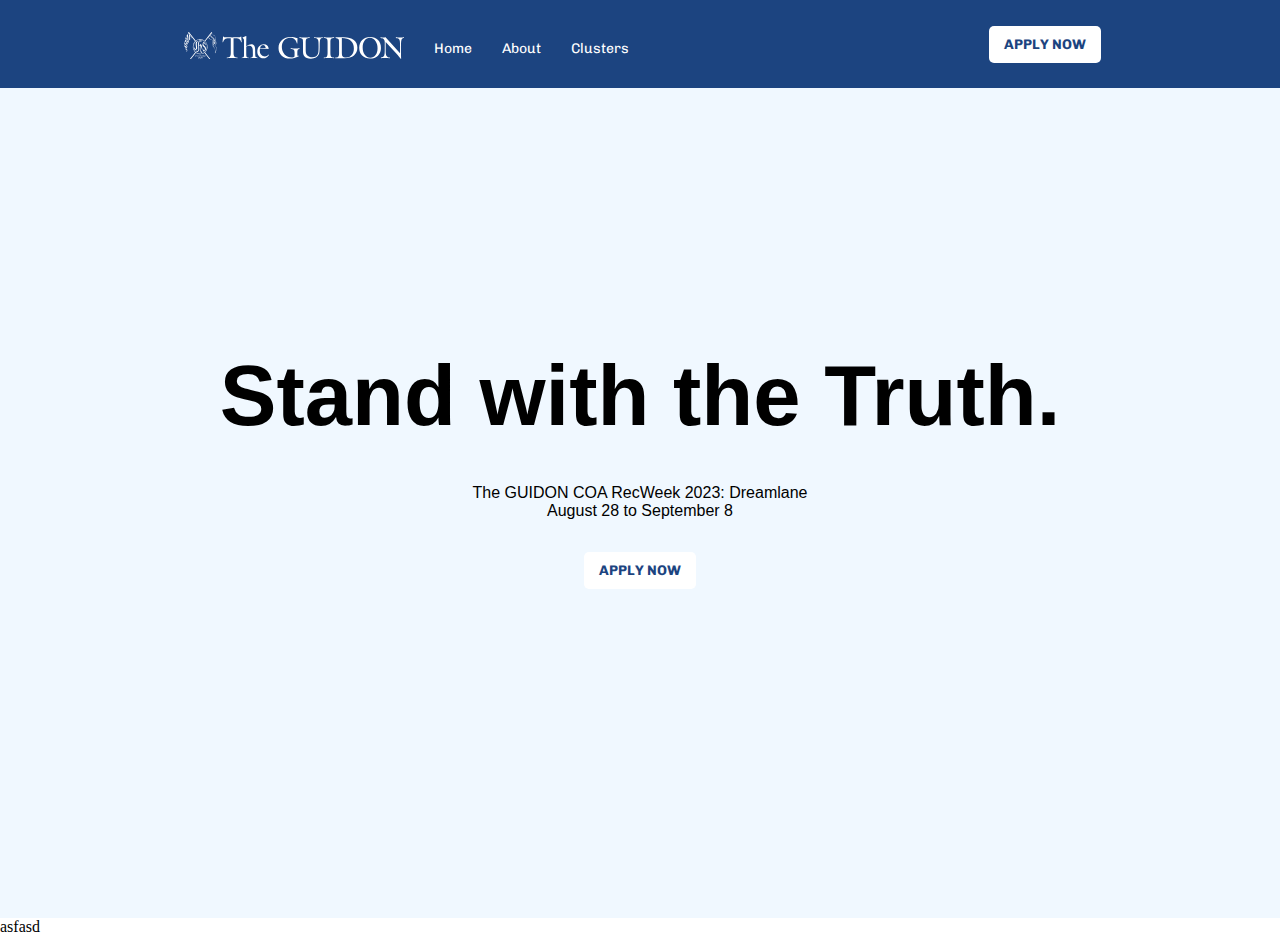
==== TheGuidon/index.html @ 4c0030d1 "nav and initial background done" ====
<!DOCTYPE html>
<html lang="en">
<head>
    <meta charset="UTF-8">
    <meta http-equiv="X-UA-Compatible" content="IE=edge">
    <meta name="viewport" content="width=device-width, initial-scale=1.0">
    <title>Document</title>
    <link rel="stylesheet" href="style.css">
    <link rel="preconnect" href="https://fonts.googleapis.com">
    <link rel="preconnect" href="https://fonts.gstatic.com" crossorigin>
    <link href="https://fonts.googleapis.com/css2?family=Chivo:wght@400;700&display=swap" rel="stylesheet">
</head>
<body>
    <div class="nav-wrapper">
        <nav>
            <div class="left-navbar">
                <a class="nav-logo" href=""></a>
                <a class="nav-notlogo" href="">Home</a>
                <a class="nav-notlogo" href="">About</a>
                <a class="nav-notlogo" href="">Clusters</a>
            </div>
            <div class="right-navbar">
                <button class="apply-button">
                    APPLY NOW
                </button>
            </div>
        </nav>
    </div>index.html
    <div class="pictures">
        <h1 class="stand">Stand with the Truth.</h1>
        <p>The GUIDON COA RecWeek 2023: Dreamlane</p>
        <p>August 28 to September 8</p>
        <button class="apply-button button2">
            APPLY NOW
        </button>
    </div>
    asfasd
</body>
</html>
---- TheGuidon/style.css ----
* {
    margin: 0;
    padding: 0;
    box-sizing: border-box;
}

a.nav-logo{
    background: url(logo-long-white.svg);
    background-size: cover;
    width: 14rem;
    aspect-ratio: 208/27;
}

a.nav-notlogo{
    color:white;
    font-family: "Chivo";
    font-size:14px;
    text-decoration: none;
    padding-top: 9.825px;
}

a.nav-notlogo:hover{
    border-bottom: 2px solid white;
}

.nav-wrapper{
    position:fixed;
    background-color: #1c4480;
    width:100%;
    height:88px;
}

nav{
    display: flex;
    justify-content: space-around;
    align-items:center;
    height:100%;
}
.left-navbar{
    display: flex;
    justify-content: space-between;
    align-items: center;
    /* background-color: green; */
    width:450px;
    height:30px;
    
}

.right-navbar{
    /* background-color: red; */
}

.apply-button{
    color:#1c4480;
    font-family: "Chivo";
    font-size:14px;
    font-weight:700;
    background-color: white;
    border-radius: 5px;
    border:none;
    padding: 10px 15px;
    font-weight: bold;
}

.pictures{
    display: flex;
    align-items: center;
    justify-content: center;
    flex-direction: column;
    height:100vh;
    background-color: aliceblue;
    font-family: 'Segoe UI', Tahoma, Geneva, Verdana, sans-serif;
}

.stand{
    font-size: 85px;
    padding-bottom: 3%;
}

.button2{
    margin-top:2rem;
}
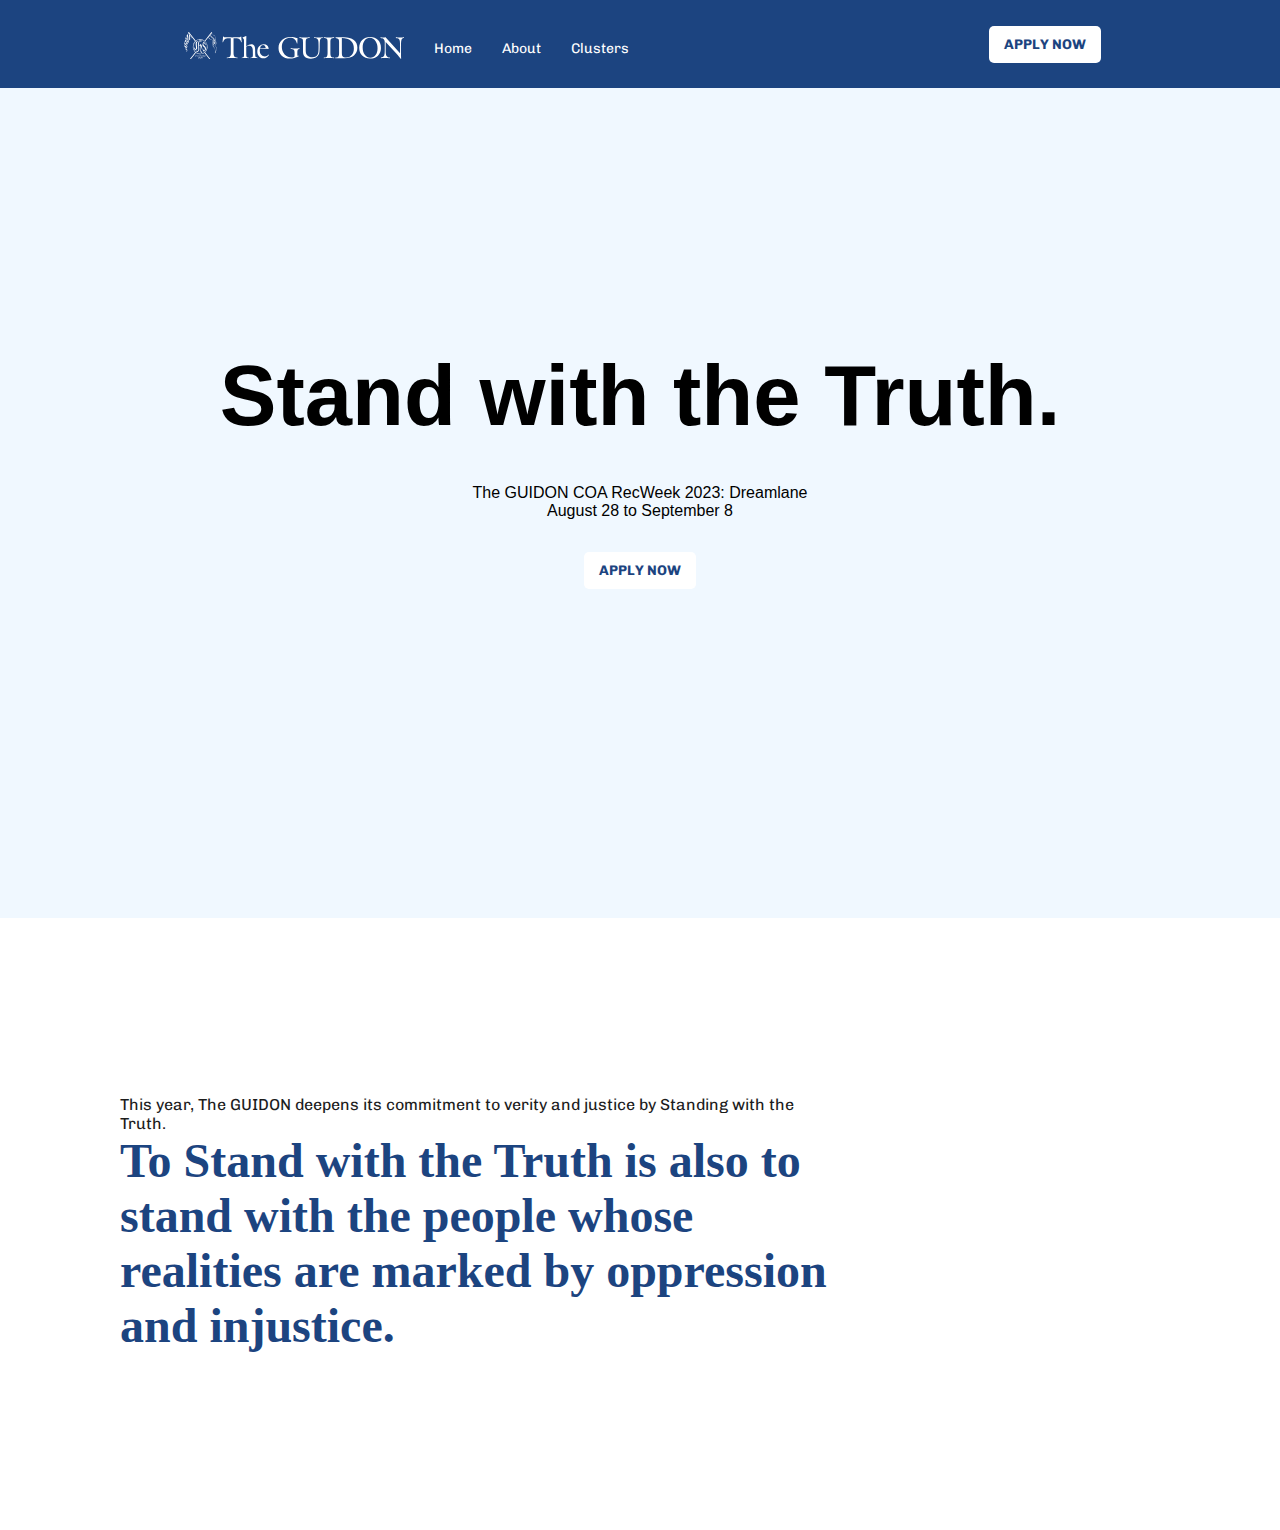
==== commit 7097e5ff: "tr" ====
--- a/TheGuidon/index.html
+++ b/TheGuidon/index.html
@@ -1,39 +1,57 @@
 <!DOCTYPE html>
 <html lang="en">
-<head>
-    <meta charset="UTF-8">
-    <meta http-equiv="X-UA-Compatible" content="IE=edge">
-    <meta name="viewport" content="width=device-width, initial-scale=1.0">
+  <head>
+    <meta charset="UTF-8" />
+    <meta http-equiv="X-UA-Compatible" content="IE=edge" />
+    <meta name="viewport" content="width=device-width, initial-scale=1.0" />
     <title>Document</title>
-    <link rel="stylesheet" href="style.css">
-    <link rel="preconnect" href="https://fonts.googleapis.com">
-    <link rel="preconnect" href="https://fonts.gstatic.com" crossorigin>
-    <link href="https://fonts.googleapis.com/css2?family=Chivo:wght@400;700&display=swap" rel="stylesheet">
-</head>
-<body>
+    <link rel="stylesheet" href="style.css" />
+    <link rel="preconnect" href="https://fonts.googleapis.com" />
+    <link rel="preconnect" href="https://fonts.gstatic.com" crossorigin />
+    <link
+      href="https://fonts.googleapis.com/css2?family=Chivo:wght@400;700&display=swap"
+      rel="stylesheet"
+    />
+  </head>
+  <body>
     <div class="nav-wrapper">
-        <nav>
-            <div class="left-navbar">
-                <a class="nav-logo" href=""></a>
-                <a class="nav-notlogo" href="">Home</a>
-                <a class="nav-notlogo" href="">About</a>
-                <a class="nav-notlogo" href="">Clusters</a>
-            </div>
-            <div class="right-navbar">
-                <button class="apply-button">
-                    APPLY NOW
-                </button>
-            </div>
-        </nav>
-    </div>index.html
+      <nav>
+        <div class="left-navbar">
+          <a class="nav-logo" href=""></a>
+          <a class="nav-notlogo" href="">Home</a>
+          <a class="nav-notlogo" href="">About</a>
+          <a class="nav-notlogo" href="">Clusters</a>
+        </div>
+        <div class="right-navbar">
+          <button class="apply-button">APPLY NOW</button>
+        </div>
+      </nav>
+    </div>
+    index.html
     <div class="pictures">
-        <h1 class="stand">Stand with the Truth.</h1>
-        <p>The GUIDON COA RecWeek 2023: Dreamlane</p>
-        <p>August 28 to September 8</p>
-        <button class="apply-button button2">
-            APPLY NOW
-        </button>
+      <h1 class="stand">Stand with the Truth.</h1>
+      <p>The GUIDON COA RecWeek 2023: Dreamlane</p>
+      <p>August 28 to September 8</p>
+      <button class="apply-button button2">APPLY NOW</button>
     </div>
-    asfasd
-</body>
-</html>+    <main>
+      <div class="message">
+        <blockquote>
+          <p class="blockquote1">
+            This year, The GUIDON deepens its commitment to verity and justice
+            by Standing with the Truth.
+          </p>
+          <p class="blockquote2">
+            To Stand with the Truth is also to stand with the people whose
+            realities are marked by oppression and injustice.
+          </p>
+        </blockquote>
+        <iframe
+          class="video"
+          src="https://www.youtube.com/watch?v=C5QFHp1oAws"
+          frameborder="0"
+        ></iframe>
+      </div>
+    </main>
+  </body>
+</html>
--- a/TheGuidon/style.css
+++ b/TheGuidon/style.css
@@ -1,82 +1,120 @@
 * {
-    margin: 0;
-    padding: 0;
-    box-sizing: border-box;
+  margin: 0;
+  padding: 0;
+  box-sizing: border-box;
 }
 
-a.nav-logo{
-    background: url(logo-long-white.svg);
-    background-size: cover;
-    width: 14rem;
-    aspect-ratio: 208/27;
+a.nav-logo {
+  background: url(logo-long-white.svg);
+  background-size: cover;
+  width: 14rem;
+  aspect-ratio: 208/27;
 }
 
-a.nav-notlogo{
-    color:white;
-    font-family: "Chivo";
-    font-size:14px;
-    text-decoration: none;
-    padding-top: 9.825px;
+a.nav-notlogo {
+  color: white;
+  font-family: "Chivo";
+  font-size: 14px;
+  text-decoration: none;
+  padding-top: 9.825px;
 }
 
-a.nav-notlogo:hover{
-    border-bottom: 2px solid white;
+a.nav-notlogo:hover {
+  border-bottom: 2px solid white;
 }
 
-.nav-wrapper{
-    position:fixed;
-    background-color: #1c4480;
-    width:100%;
-    height:88px;
+.nav-wrapper {
+  position: fixed;
+  background-color: #1c4480;
+  width: 100%;
+  height: 88px;
 }
 
-nav{
-    display: flex;
-    justify-content: space-around;
-    align-items:center;
-    height:100%;
+nav {
+  display: flex;
+  justify-content: space-around;
+  align-items: center;
+  height: 100%;
 }
-.left-navbar{
-    display: flex;
-    justify-content: space-between;
-    align-items: center;
-    /* background-color: green; */
-    width:450px;
-    height:30px;
-    
+.left-navbar {
+  display: flex;
+  justify-content: space-between;
+  align-items: center;
+  /* background-color: green; */
+  width: 450px;
+  height: 30px;
 }
 
-.right-navbar{
-    /* background-color: red; */
+.right-navbar {
+  /* background-color: red; */
 }
 
-.apply-button{
-    color:#1c4480;
-    font-family: "Chivo";
-    font-size:14px;
-    font-weight:700;
-    background-color: white;
-    border-radius: 5px;
-    border:none;
-    padding: 10px 15px;
-    font-weight: bold;
+.apply-button {
+  color: #1c4480;
+  font-family: "Chivo";
+  font-size: 14px;
+  font-weight: 700;
+  background-color: white;
+  border-radius: 5px;
+  border: none;
+  padding: 10px 15px;
+  font-weight: bold;
 }
 
-.pictures{
-    display: flex;
-    align-items: center;
-    justify-content: center;
-    flex-direction: column;
-    height:100vh;
-    background-color: aliceblue;
-    font-family: 'Segoe UI', Tahoma, Geneva, Verdana, sans-serif;
+.pictures {
+  display: flex;
+  align-items: center;
+  justify-content: center;
+  flex-direction: column;
+  height: 100vh;
+  background-color: aliceblue;
+  font-family: "Segoe UI", Tahoma, Geneva, Verdana, sans-serif;
 }
 
-.stand{
-    font-size: 85px;
-    padding-bottom: 3%;
+.stand {
+  font-size: 85px;
+  padding-bottom: 3%;
 }
 
-.button2{
-    margin-top:2rem;
-}+.button2 {
+  margin-top: 2rem;
+}
+
+main {
+  display: flex;
+  flex-direction: column;
+  justify-content: center;
+  padding: 56px 120px;
+}
+
+.message {
+  display: flex;
+  justify-content: space-evenly;
+  align-items: center;
+}
+
+blockquote {
+  display: flex;
+  justify-content: center;
+  flex-direction: column;
+  flex-wrap: wrap;
+}
+
+.blockquote1 {
+  font-family: "Chivo";
+  font-size: 16px;
+  color: #1c1c1c;
+}
+
+.blockquote2 {
+  font-family: "Times New Roman", Times, serif;
+  font-size: 48px;
+  color: #1c4480;
+  font-weight: bolder;
+}
+
+.video {
+  max-width: 100%;
+  width: 100%;
+  height: 500px;
+}
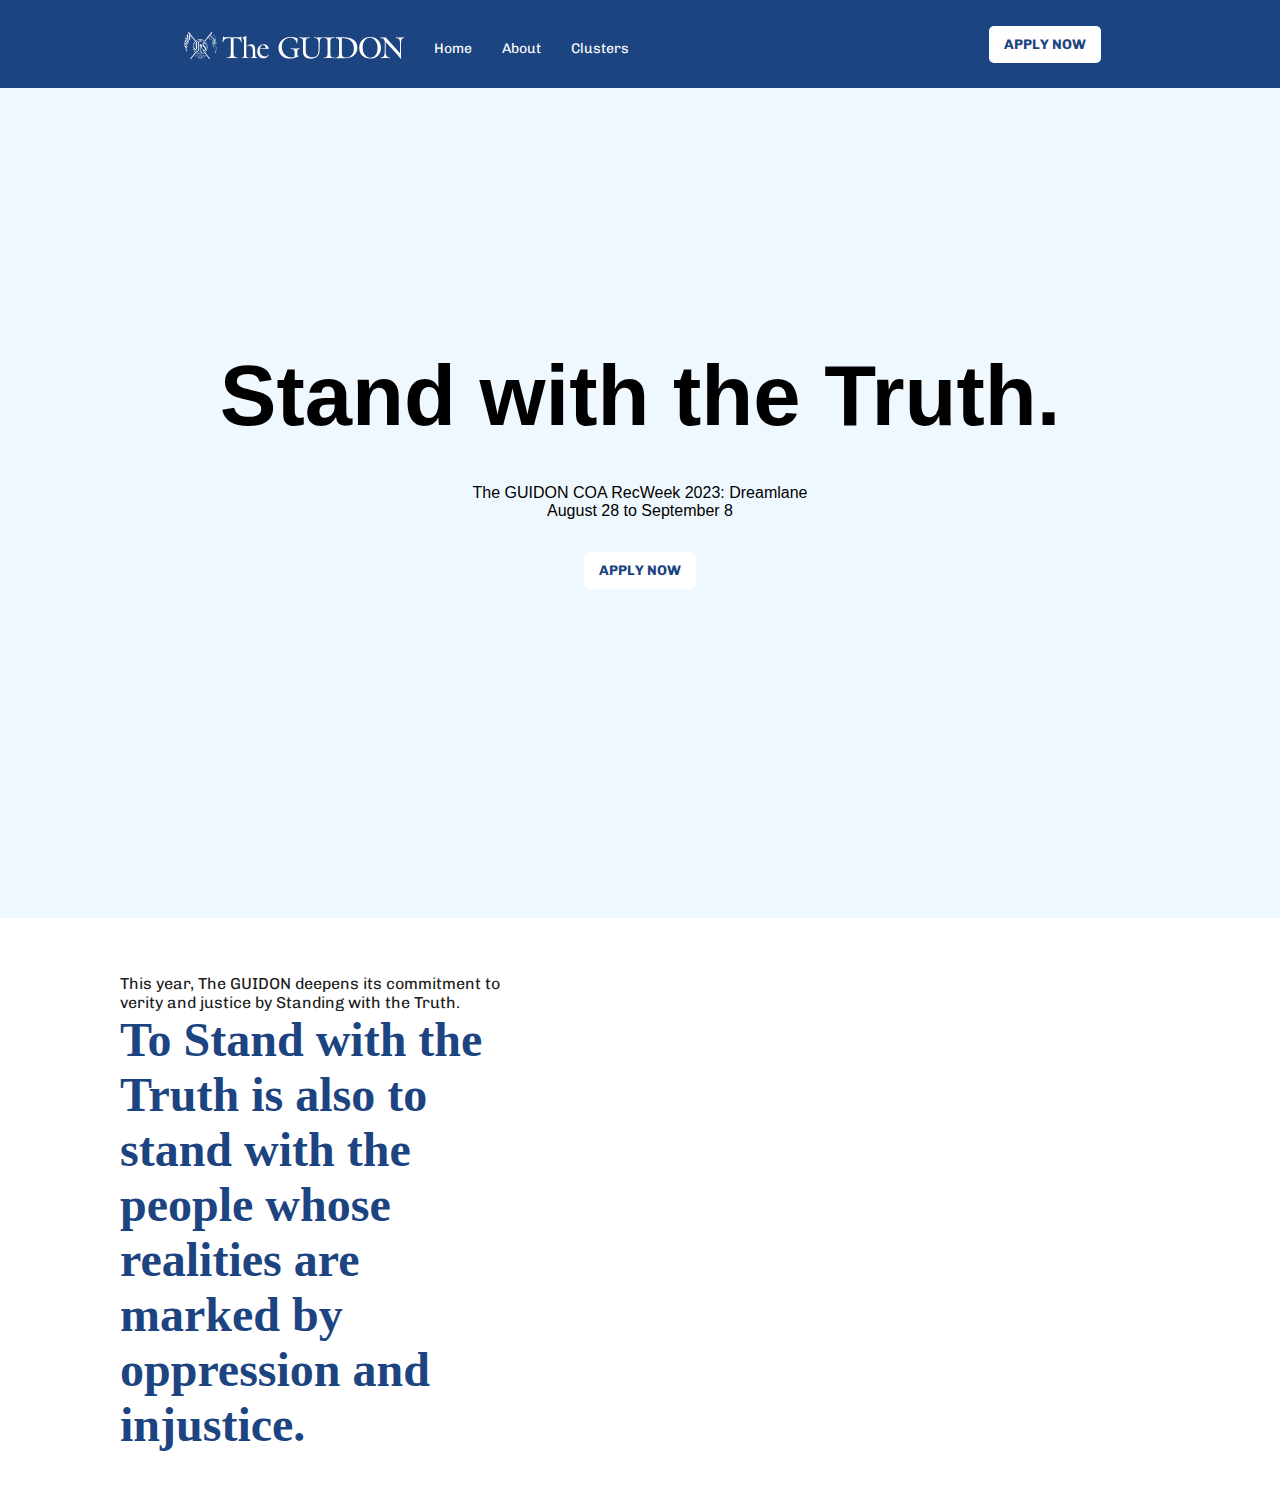
==== commit 84fba80c: "fixed?" ====
--- a/TheGuidon/index.html
+++ b/TheGuidon/index.html
@@ -48,8 +48,9 @@
         </blockquote>
         <iframe
           class="video"
-          src="https://www.youtube.com/watch?v=C5QFHp1oAws"
+          src="https://drive.google.com/file/d/1eHSQMr1R96SxDHNQO0dutyI-4bq0WldX/preview"
           frameborder="0"
+          allow="autoplay"
         ></iframe>
       </div>
     </main>
--- a/TheGuidon/style.css
+++ b/TheGuidon/style.css
@@ -89,7 +89,7 @@
 
 .message {
   display: flex;
-  justify-content: space-evenly;
+  justify-content: center;
   align-items: center;
 }
 
@@ -98,6 +98,7 @@
   justify-content: center;
   flex-direction: column;
   flex-wrap: wrap;
+  padding-right: 10%;
 }
 
 .blockquote1 {
@@ -114,7 +115,8 @@
 }
 
 .video {
-  max-width: 100%;
-  width: 100%;
-  height: 500px;
+  /* max-width: 100%;
+  width: 100%; */
+  height: 300px;
+  aspect-ratio: 16/9;
 }
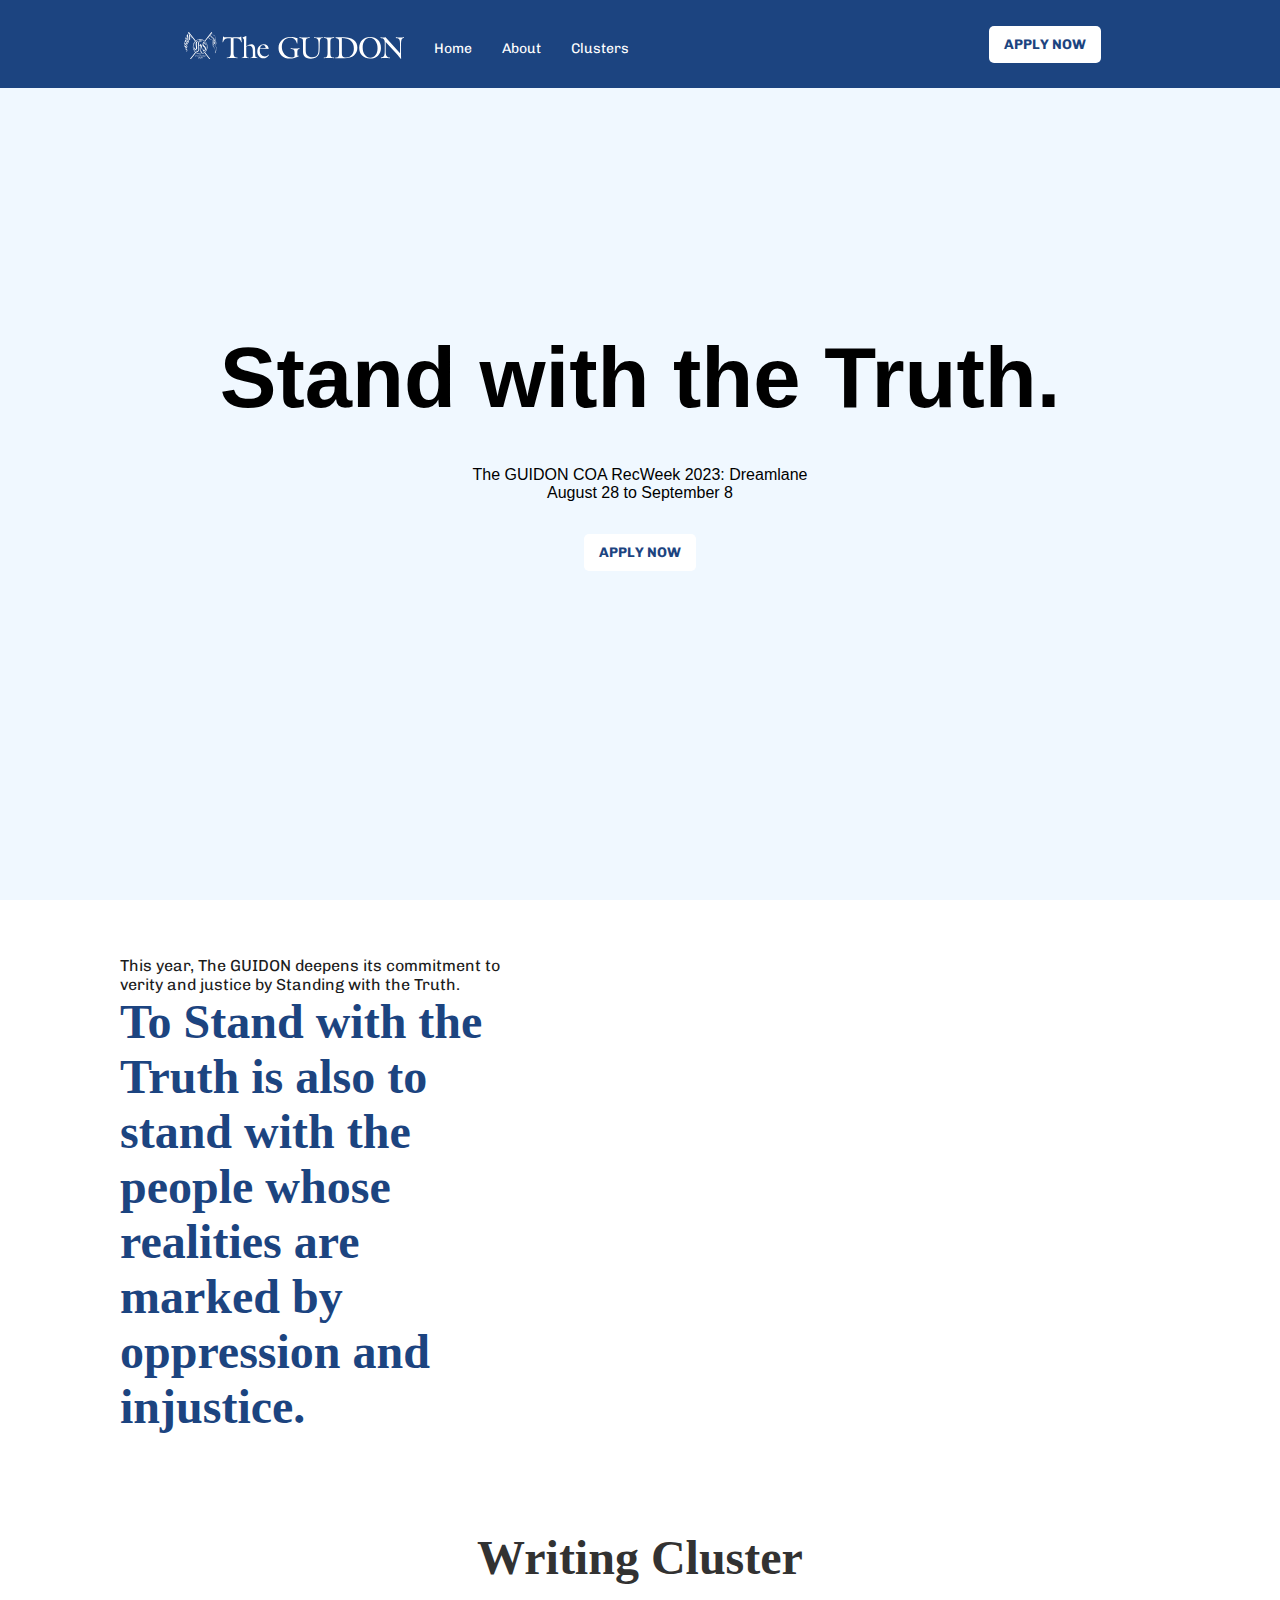
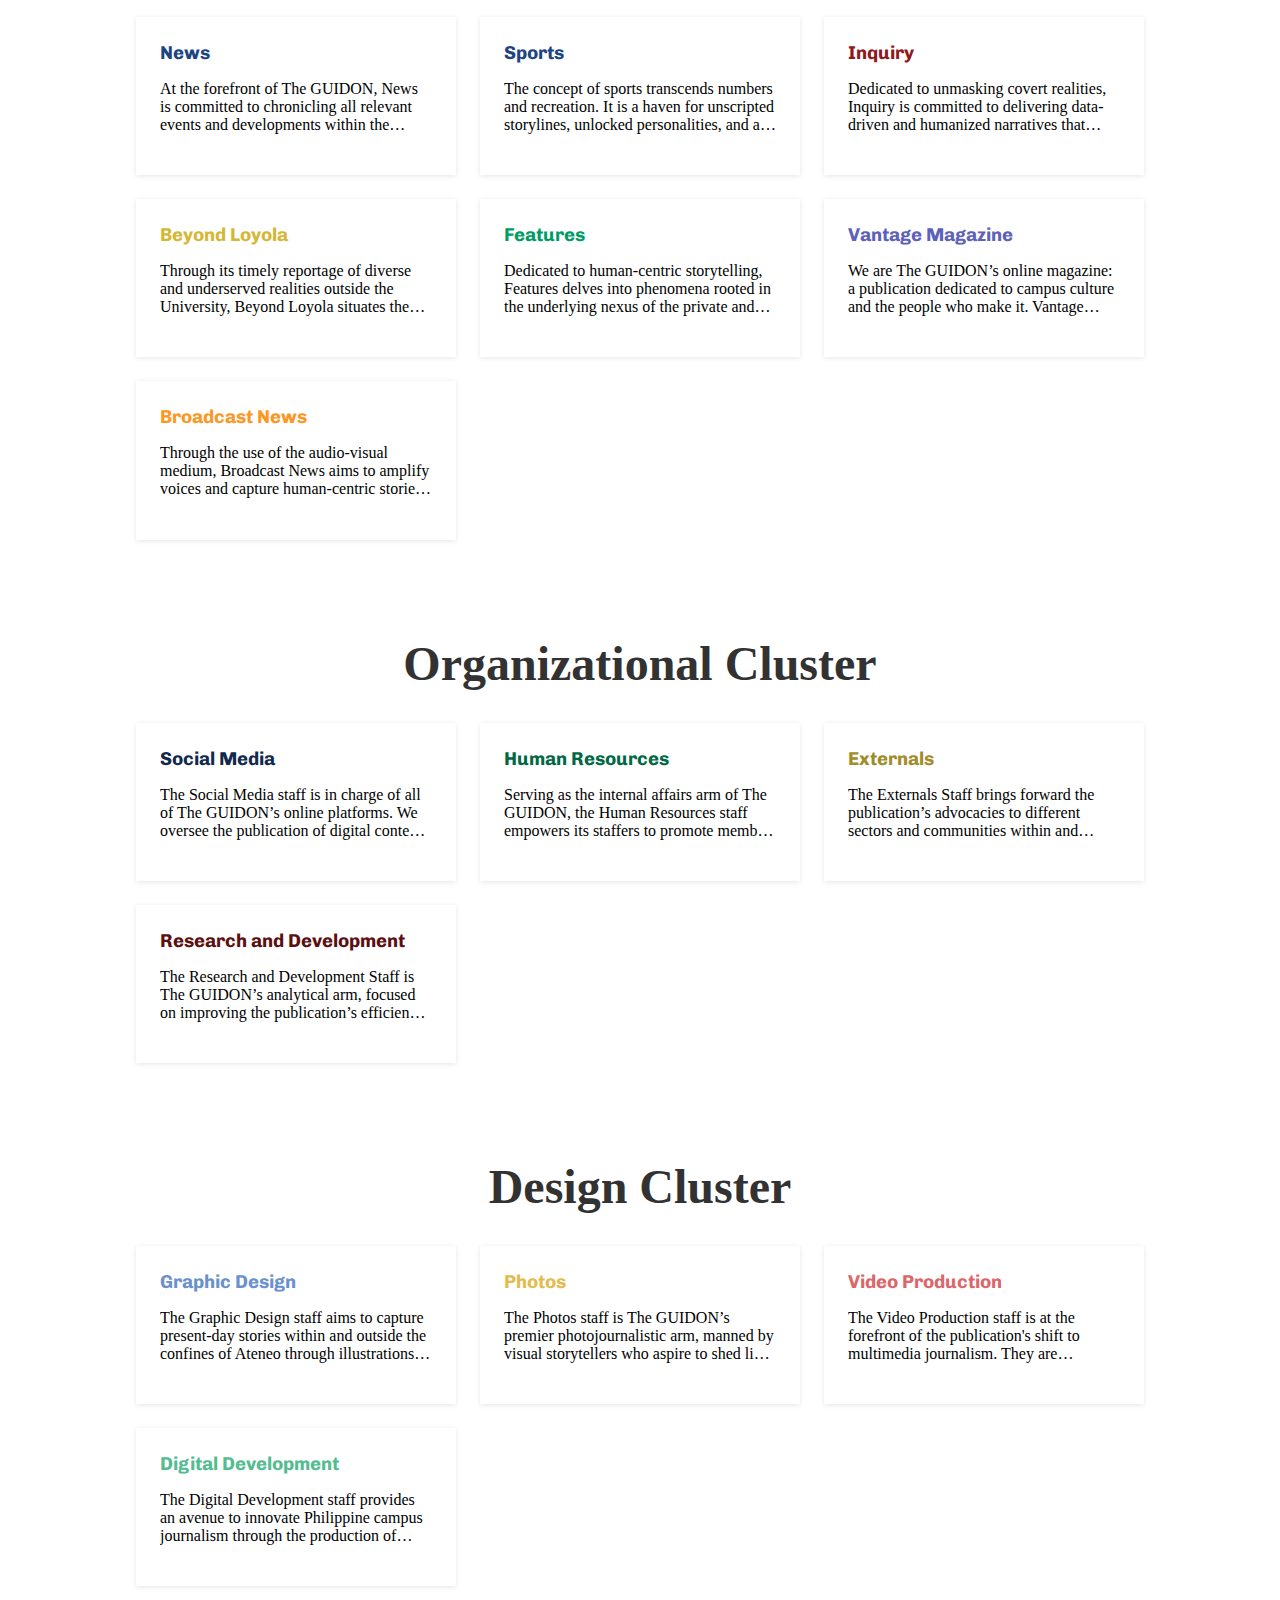
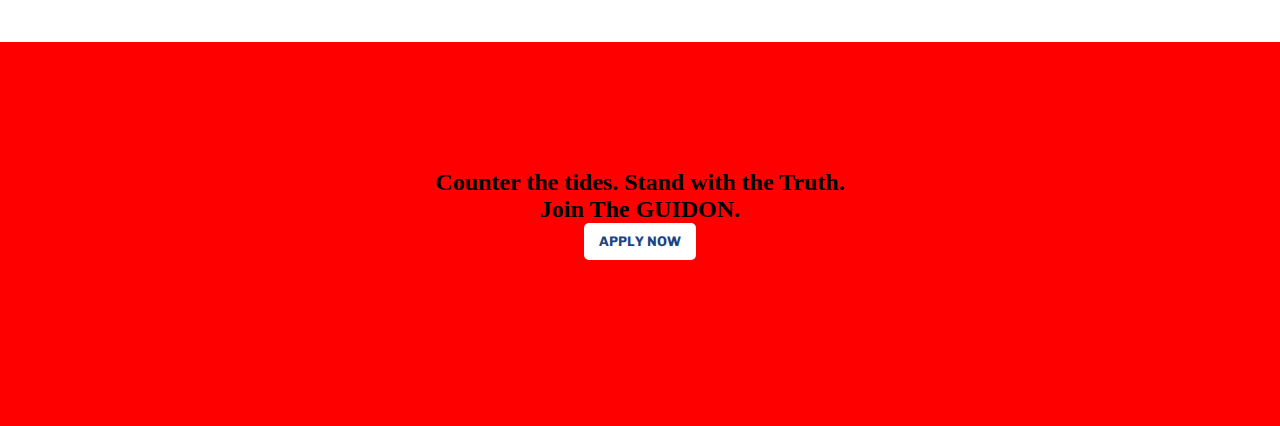
==== commit 6c32544c: "transfer" ====
--- a/TheGuidon/index.html
+++ b/TheGuidon/index.html
@@ -27,13 +27,14 @@
         </div>
       </nav>
     </div>
-    index.html
+
     <div class="pictures">
       <h1 class="stand">Stand with the Truth.</h1>
       <p>The GUIDON COA RecWeek 2023: Dreamlane</p>
       <p>August 28 to September 8</p>
       <button class="apply-button button2">APPLY NOW</button>
     </div>
+
     <main>
       <div class="message">
         <blockquote>
@@ -53,6 +54,329 @@
           allow="autoplay"
         ></iframe>
       </div>
+
+      <div class="writing-cluster cluster">
+        <h2 class="writing-cluster-header cluster-header">Writing Cluster</h2>
+
+        <div class="writing-cluster-container cluster-container">
+          <div class="news-cluster clusters">
+            <div class="staff-heading">
+              <h3 style="color: #1c4480">News</h3>
+            </div>
+            <p class="news-clusters-text clusters-text">
+              At the forefront of The GUIDON, News is committed to chronicling
+              all relevant events and developments within the Loyola Schools to
+              consistently keep the Ateneo community up to date. Writing for
+              News entails immediate documentation of—and response to—the
+              Ateneo’s most pressing issues through print and online stories.
+              Serving all sectors of the Ateneo, News staffers are tasked with
+              reporting and unraveling the truth behind campus issues and
+              events. With this, they are expected to think critically and
+              creatively to produce newsworthy stories without sacrificing
+              quality, credibility, and ethics.
+            </p>
+          </div>
+
+          <div class="sports-clusters clusters">
+            <div class="staff-heading">
+              <h3 style="color: #1c4480">Sports</h3>
+            </div>
+            <p class="sports-clusters-text clusters-text">
+              The concept of sports transcends numbers and recreation. It is a
+              haven for unscripted storylines, unlocked personalities, and an
+              increased platform for everyone involved in the industry. In its
+              pursuit of the truth, the mission of The GUIDON Sports is to bring
+              all of these mentioned elements into the screens and broadsheets,
+              providing its audience with well-molded stories that are both
+              entertaining and relevant to the Ateneo and Philippine contexts.
+            </p>
+          </div>
+
+          <div class="inquiry-clusters clusters">
+            <div class="staff-heading">
+              <h3 style="color: #8f181b">Inquiry</h3>
+            </div>
+            <p class="inquiry-clusters-text clusters-text">
+              Dedicated to unmasking covert realities, Inquiry is committed to
+              delivering data-driven and humanized narratives that delve into
+              the prevalent and deep-rooted phenomena within the Ateneo and
+              Katipunan. As The GUIDON’s investigative arm, the staff seeks to
+              explain relatively unknown issues and bring them closer to the
+              Atenean sensibility. With the goal of looking deeper into the
+              truth, Inquiry staffers must be dauntless in writing critical
+              stories that matter to the Ateneo community. They aspire to be
+              effective writers determined to probe relevant issues through
+              in-depth analysis and empathetic storytelling.
+            </p>
+          </div>
+
+          <div class="beyond-loyola-clusters clusters">
+            <div class="staff-heading">
+              <h3 style="color: #d4b835">Beyond Loyola</h3>
+            </div>
+            <p class="beyond-loyola-clusters-text clusters-text">
+              Through its timely reportage of diverse and underserved realities
+              outside the University, Beyond Loyola situates the Filipino in
+              their local and global contexts through careful analysis of the
+              cultural, political, and economic forces shaping the state of our
+              nation. As such, the staff seeks to maintain constant social
+              awareness and spark relevant discourse in matters relevant to the
+              Filipino and, in particular, the Atenean, as they become
+              individuals for and with others.
+            </p>
+          </div>
+
+          <div class="features-clusters clusters">
+            <div class="staff-heading">
+              <h3 style="color: #009c65">Features</h3>
+            </div>
+            <p class="features-clusters-text clusters-text">
+              Dedicated to human-centric storytelling, Features delves into
+              phenomena rooted in the underlying nexus of the private and
+              public. The staff probes into personal accounts in its commitment
+              to document existing sociocultural realities and contexts in a
+              manner that is relevant in both concept and effect. As the staff
+              aims to humanize society’s cultural trends, our writers endeavor
+              to creatively present facts through impactful stories grounded in
+              experience. In their pursuit of truth, staffers strive to
+              highlight underrepresented voices and sidelined narratives.
+            </p>
+          </div>
+
+          <div class="vantage-clusters clusters">
+            <div class="staff-heading">
+              <h3 style="color: #5e61ba">Vantage Magazine</h3>
+            </div>
+            <p class="vantage-clusters-text clusters-text">
+              We are The GUIDON’s online magazine: a publication dedicated to
+              campus culture and the people who make it. Vantage Magazine
+              highlights the latest trends in food, film, music, and the arts
+              through relevant and engaging content. Tapping into the endless
+              potential of digital media, we take journalism into the 21st
+              century—away from pretense and towards accessibility. Our vision
+              is to become the leading and go-to source of compelling stories,
+              engaging discussions, and creative expressions on Atenean campus
+              culture and beyond. With a firm grasp of multimedia storytelling
+              and all things Ateneo, Vantage Magazine celebrates creative
+              expression balanced with responsible storytelling.
+            </p>
+          </div>
+
+          <div class="broadcast-clusters clusters">
+            <div class="staff-heading">
+              <h3 style="color: #fc9724">Broadcast News</h3>
+            </div>
+            <p class="broadcast-clusters-text clusters-text">
+              Through the use of the audio-visual medium, Broadcast News aims to
+              amplify voices and capture human-centric stories highlighting
+              relevant social issues. The staff’s content includes voiceover
+              reports, podcasts, live coverages, and short-form interviews. As
+              the face and voice of The GUIDON’s on-screen appearances, the
+              staff’s nature is highly collaborative with the other staffs
+              within the publication. Our reporters are trained to be
+              conversational storytellers with multimedia literacy through
+              writing scripts, crafting media outputs, interviewing key figures
+              in society, and reporting on breaking news within and beyond the
+              Ateneo.
+            </p>
+          </div>
+        </div>
+      </div>
+
+      <div class="organizational-cluster cluster">
+        <h2 class="organizational-cluster-header cluster-header">
+          Organizational Cluster
+        </h2>
+
+        <div class="organizational-cluster-container cluster-container">
+          <div class="social-media-cluster clusters">
+            <div class="staff-heading">
+              <h3 style="color: #11294d">Social Media</h3>
+            </div>
+            <p class="social-media-clusters-text clusters-text">
+              The Social Media staff is in charge of all of The GUIDON’s online
+              platforms. We oversee the publication of digital content to ensure
+              that everything is of utmost quality before its release. As the
+              truth grows hazier amid a turbulent digital landscape, our
+              commitment to the accurate dissemination of news remains more
+              steadfast than ever. We actively search for patterns online that
+              can help amplify The GUIDON's digital presence. Moreover, we use
+              data-driven insights to not only assist The GUIDON’s writers and
+              designers in improving their content, but also to keep the Ateneo
+              community and beyond updated on stories that matter to them.
+            </p>
+          </div>
+
+          <div class="hr-clusters clusters">
+            <div class="staff-heading">
+              <h3 style="color: #006944">Human Resources</h3>
+            </div>
+            <p class="hr-clusters-text clusters-text">
+              Serving as the internal affairs arm of The GUIDON, the Human
+              Resources staff empowers its staffers to promote member welfare
+              and development in the publication by spearheading internal
+              initiatives such as training, feedback management, member
+              integration, and events management. Human Resources provides
+              avenues for growth and development in the publication, empowering
+              the many writers, designers, and managers in their journalistic
+              craft. Thus, the Human Resources staff actively cultivates an
+              inclusive and conducive working environment through initiatives
+              fostering deeper levels of camaraderie, contributing to the
+              internal health of the organization and the well-being of its
+              members.
+            </p>
+          </div>
+
+          <div class="externals-clusters clusters">
+            <div class="staff-heading">
+              <h3 style="color: #a18c28">Externals</h3>
+            </div>
+            <p class="Externals-clusters-text clusters-text">
+              The Externals Staff brings forward the publication’s advocacies to
+              different sectors and communities within and outside the
+              University. We work alongside the rest of the publication in
+              furthering The GUIDON’s advocacy to Stand with the Truth through
+              the ideation and execution of projects, the establishment of
+              sustainable external relations, and the efficient circulation and
+              archival of the publication’s print issues. Externals staffers are
+              highly motivated and detail-oriented team players. They are
+              expected to think creatively and be quick on their feet when
+              ideating projects and engaging with stakeholders. Through the
+              collaborative nature of the work in Externals, staffers will have
+              the opportunity to further hone their skills in project
+              management, communication, stakeholder relations, and critical
+              thinking.
+            </p>
+          </div>
+
+          <div class="rnd-clusters clusters">
+            <div class="staff-heading">
+              <h3 style="color: #5c0f11">Research and Development</h3>
+            </div>
+            <p class="rnd-loyola-clusters-text clusters-text">
+              The Research and Development Staff is The GUIDON’s analytical arm,
+              focused on improving the publication’s efficiency and releasing
+              its own content that aligns with the organization’s commitment to
+              Stand with the Truth. To attain its purpose, the staff is divided
+              into two tracks, namely the Research Analyst Track and the Content
+              Development Track. Research Analysts utilize the power of data to
+              provide solutions to the publication’s internal processes and
+              adapt to the growing demands of journalism. Meanwhile, Research
+              Writers directly contribute to the publication by providing
+              qualitative and quantitative data to reinforce the Writing
+              Cluster, as well as releasing their own articles concerning
+              relevant matters in the fields of Research and Development as well
+              as Science and Technology.
+            </p>
+          </div>
+        </div>
+      </div>
+
+      <div class="design-cluster cluster">
+        <h2 class="design-cluster-header cluster-header">Design Cluster</h2>
+
+        <div class="design-cluster-container cluster-container">
+          <div class="graphics-cluster clusters">
+            <div class="staff-heading">
+              <h3 style="color: #6a91cd">Graphic Design</h3>
+            </div>
+            <p class="graphics-clusters-text clusters-text">
+              The Graphic Design staff aims to capture present-day stories
+              within and outside the confines of Ateneo through illustrations,
+              layout design, and other visual content. In collaboration with the
+              rest of the publication, the staff is in charge of creating
+              dynamic press broadsheets and diverse multimedia graphics. As
+              visual storytellers, it is the duty of the Graphic Design staff to
+              connect with The GUIDON’s readers beyond words, whether on print
+              or online. Through the joint work of illustrators, layout artists,
+              and animators, the Graphic Design staff is able to fulfill its
+              duty of strengthening visual journalism. Exuding contemporary
+              realities through illustrative communication, the staff creates
+              authentic narratives through the multimedia graphics they produce.
+            </p>
+          </div>
+
+          <div class="photos-clusters clusters">
+            <div class="staff-heading">
+              <h3 style="color: #e4bb4e">Photos</h3>
+            </div>
+            <p class="photos-clusters-text clusters-text">
+              The Photos staff is The GUIDON’s premier photojournalistic arm,
+              manned by visual storytellers who aspire to shed light on today’s
+              vast societal realities. Its staffers take photographs that
+              capture the human experience, bringing the truth to life.
+              Alongside the rest of the cluster, the staff plays an integral
+              role in visually engaging the audience through purposeful and
+              skillful photos. The vision of the Photos staff is to be at the
+              forefront of student journalism by amplifying the stories of
+              communities within and beyond the Ateneo. The staff achieves this
+              by being human-centric photojournalists who use creative and
+              impactful visual storytelling to chronicle the events relevant to
+              the community.
+            </p>
+          </div>
+
+          <div class="video-clusters clusters">
+            <div class="staff-heading">
+              <h3 style="color: #dc676a">Video Production</h3>
+            </div>
+            <p class="video-clusters-text clusters-text">
+              The Video Production staff is at the forefront of the
+              publication's shift to multimedia journalism. They are responsible
+              for creating storyboards and producing videos that captivate
+              viewers with impactful storytelling and cinematic videography.
+              Through their work, they bring the narratives that matter to the
+              audience, taking them on a visual journey across a wide range of
+              stories—from deep investigations to the latest style trends. The
+              Video Production staff produces projects through their Content
+              Strategists and Technical Producers, who collaborate with each
+              other to craft authentic narratives that amplify the voices of
+              communities. They also work alongside other staffs’ writers,
+              photographers, and designers to ensure a seamless integration of
+              visuals and content, delivering a compelling storytelling
+              experience. By combining their expertise in videography techniques
+              and attention to detail, the staff releases videos that engage
+              viewers and offer a platform for diverse perspectives across the
+              publication's three platforms: The GUIDON, Vantage Magazine, and
+              GUIDON Sports.
+            </p>
+          </div>
+
+          <div class="dd-clusters clusters">
+            <div class="staff-heading">
+              <h3 style="color: #53bc91">Digital Development</h3>
+            </div>
+            <p class="dd-loyola-clusters-text clusters-text">
+              The Digital Development staff provides an avenue to innovate
+              Philippine campus journalism through the production of strong,
+              visionary, and meaningful interactive articles. In collaboration
+              with the publication’s writers, photographers, videographers, and
+              designers, the Digital Development staff creates an immersive
+              experience for readers through the innovative use of various
+              multimedia forms. In doing so, the staff acts as a training ground
+              for budding digital designers and developers who are committed to
+              bringing journalism into the 21st century. The Digital Development
+              staff also maintains The GUIDON’s websites and improves their
+              relevance and usability as online platforms. Grounded in user
+              experience, the staff’s work paves the way for the cutting-edge
+              modernization of The GUIDON, efficiently helping readers sift
+              through the noise of a polluted online environment and arrive at
+              the stories that matter to them.
+            </p>
+          </div>
+        </div>
+      </div>
     </main>
+
+    <footer>
+      <div class="footer-block">
+        <div>
+          <h2>Counter the tides. Stand with the Truth.</h2>
+          <h2>Join The GUIDON.</h2>
+        </div>
+        <button class="apply-button">APPLY NOW</button>
+      </div>
+      <div class="credits"></div>
+    </footer>
   </body>
 </html>
--- a/TheGuidon/style.css
+++ b/TheGuidon/style.css
@@ -120,3 +120,63 @@
   height: 300px;
   aspect-ratio: 16/9;
 }
+
+.cluster {
+  display: flex;
+  flex-direction: column;
+  align-items: center;
+  padding: 96px 0px 0px;
+}
+
+.cluster-header {
+  font-family: "Times New Roman", Times, serif;
+  font-size: 48px;
+  color: #323232;
+}
+
+.cluster-container {
+  width: 100%;
+  display: grid;
+  grid-template-columns: repeat(auto-fit, 20rem);
+  justify-content: center;
+  gap: 1.5rem;
+  grid-gap: 1.5rem;
+  margin: 32px 0px 0px;
+}
+
+.clusters {
+  width: 100%;
+  height: 158.2px;
+  padding: 24px;
+  box-shadow: 0 1px 5px 0 #0000001a;
+}
+
+.staff-heading {
+  font-family: "Chivo";
+  margin: 0px 0px 16px;
+}
+
+.clusters-text {
+  width: 100%;
+  display: -webkit-box;
+  overflow: hidden;
+  -webkit-line-clamp: 3;
+  -webkit-box-orient: vertical;
+  overflow: hidden;
+}
+
+footer {
+  background-color: red;
+  height: 384px;
+  width: auto;
+  display: flex;
+  flex-direction: column;
+  justify-content: center;
+  align-items: center;
+  row-gap: 2.5rem;
+}
+
+.footer-block {
+  padding: 1rem;
+  text-align: center;
+}
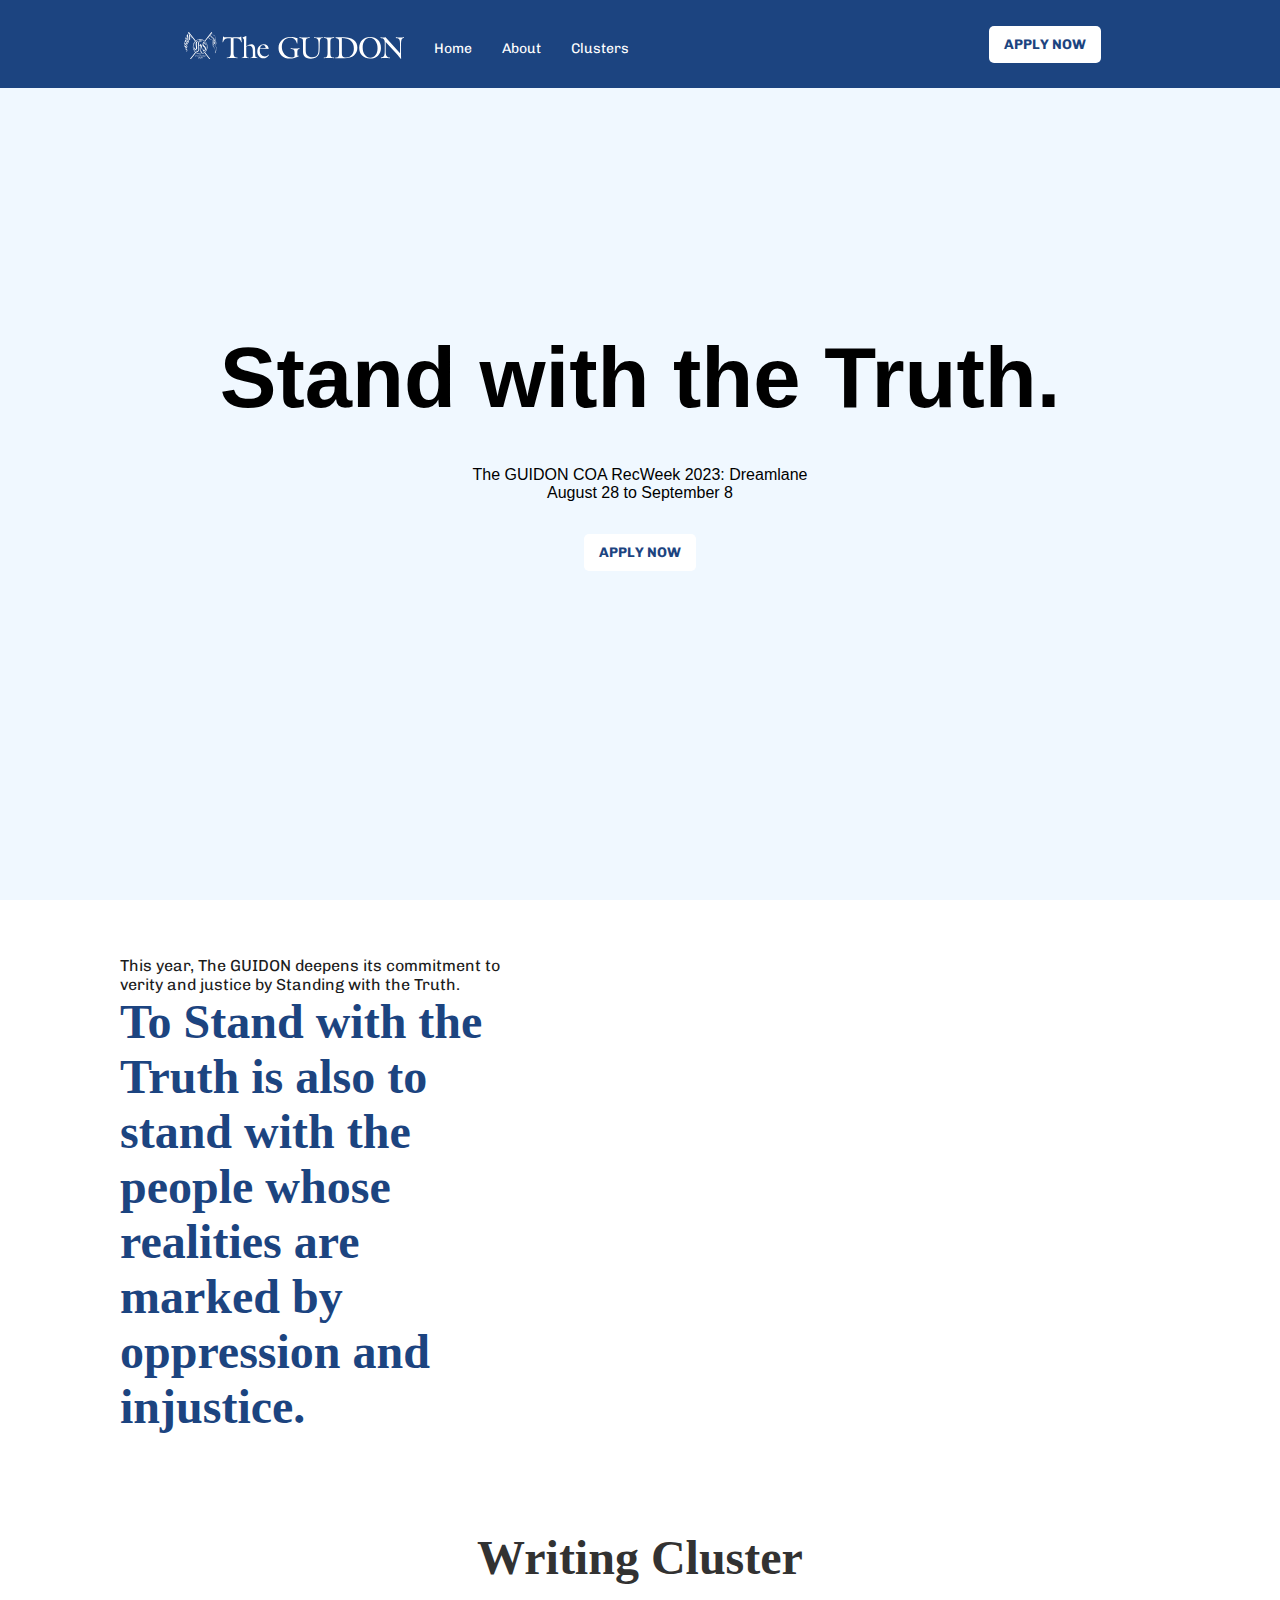
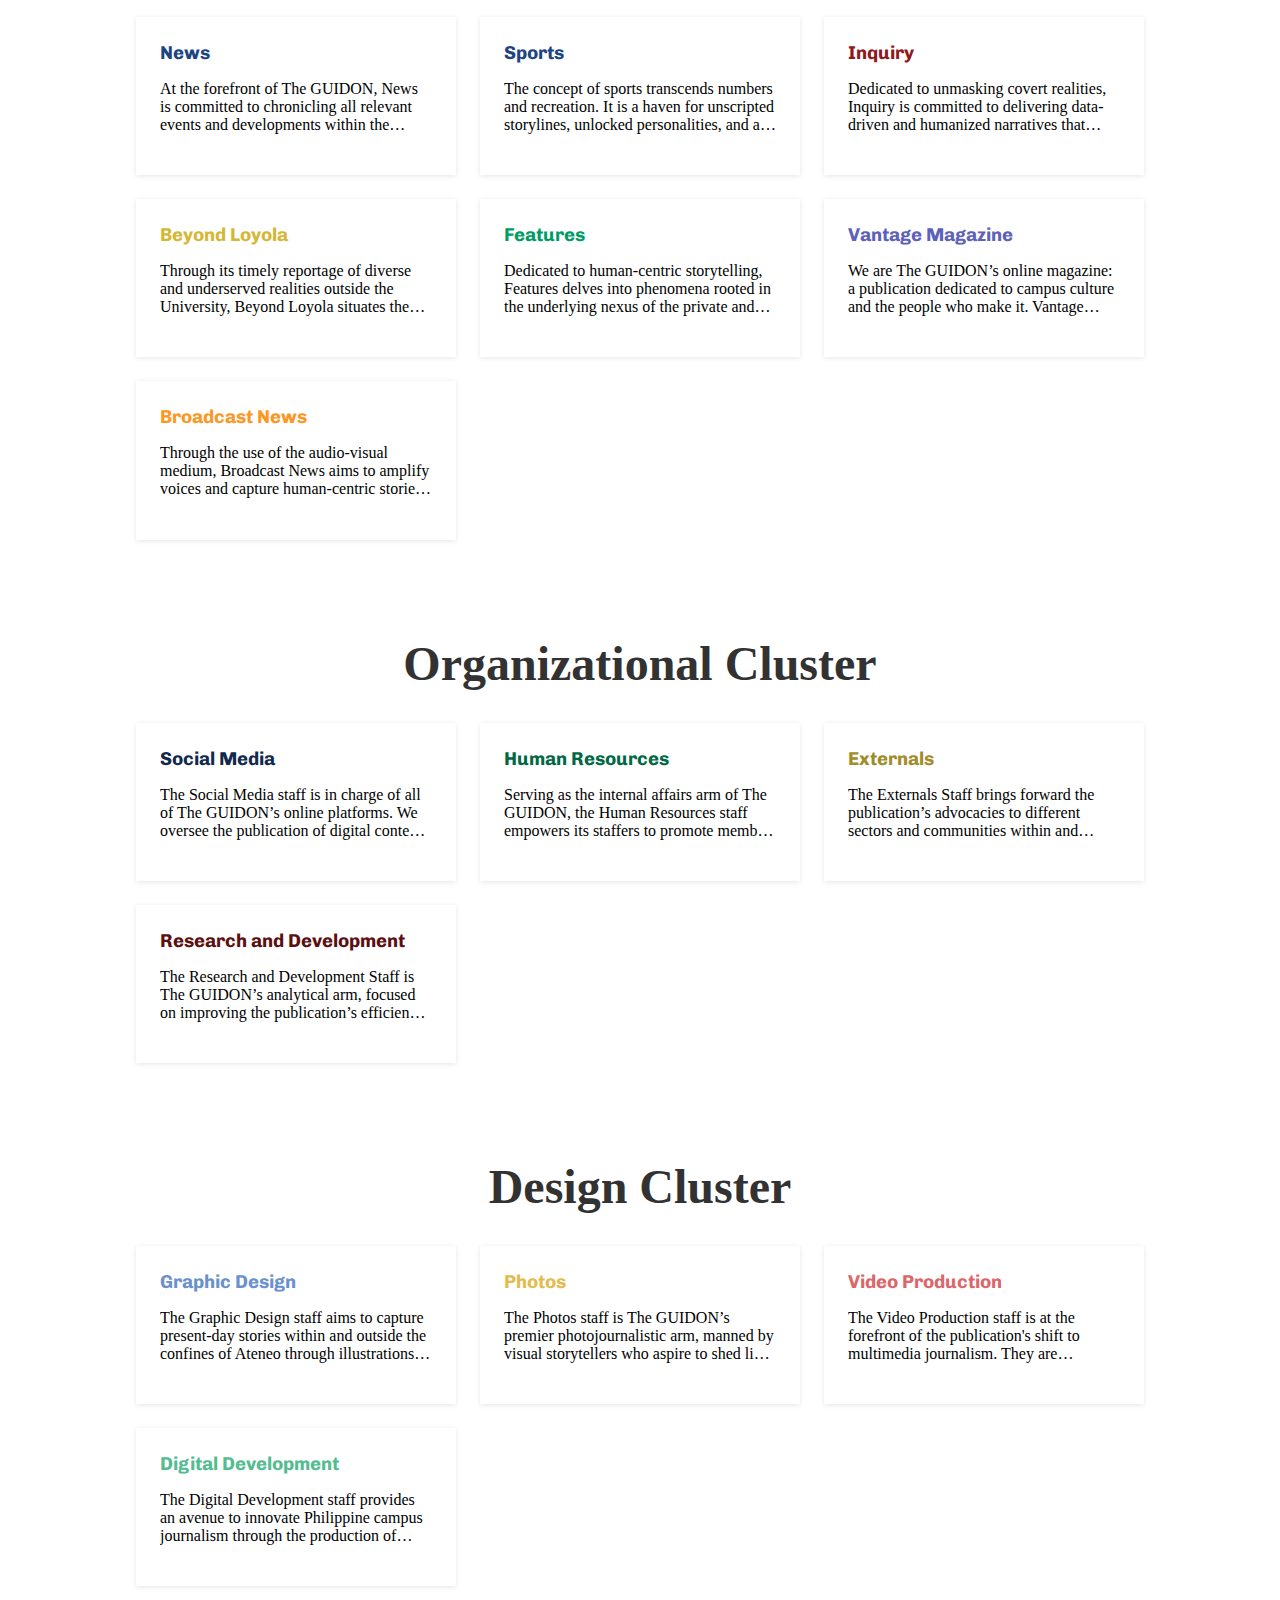
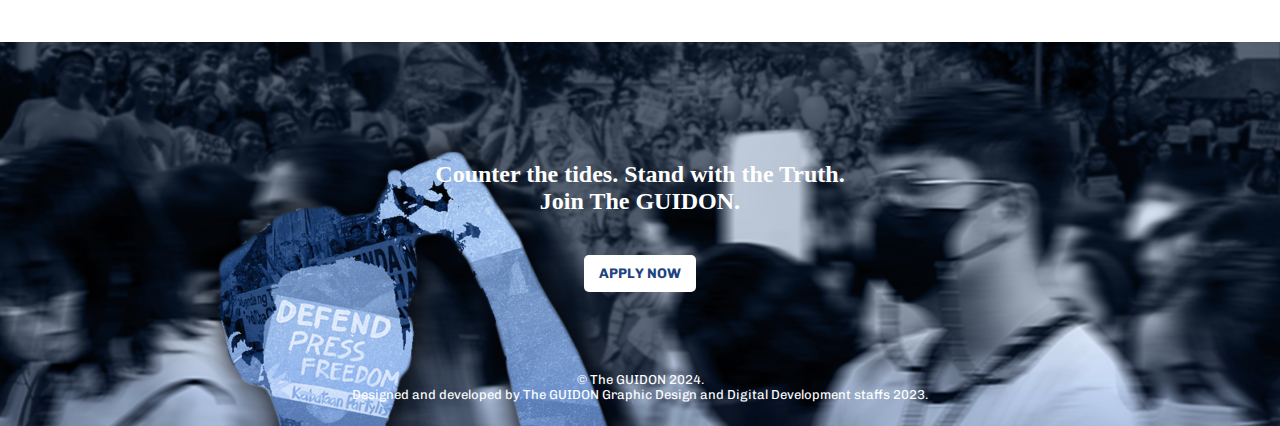
==== commit 41aa0388: "footer alignment fixed" ====
--- a/TheGuidon/index.html
+++ b/TheGuidon/index.html
@@ -376,7 +376,14 @@
         </div>
         <button class="apply-button">APPLY NOW</button>
       </div>
-      <div class="credits"></div>
+
+      <div class="credits">
+        <p>© The GUIDON 2024.</p>
+        <p>
+          Designed and developed by The GUIDON Graphic Design and Digital
+          Development staffs 2023.
+        </p>
+      </div>
     </footer>
   </body>
 </html>
--- a/TheGuidon/style.css
+++ b/TheGuidon/style.css
@@ -40,13 +40,8 @@
   display: flex;
   justify-content: space-between;
   align-items: center;
-  /* background-color: green; */
   width: 450px;
   height: 30px;
-}
-
-.right-navbar {
-  /* background-color: red; */
 }
 
 .apply-button {
@@ -166,17 +161,31 @@
 }
 
 footer {
-  background-color: red;
-  height: 384px;
-  width: auto;
+  background-image: url("footer.png");
+  position: relative;
+  height: 24rem;
+  color: white;
+  display: flex;
+  flex-direction: column;
+  align-items: center;
+  justify-content: flex-end;
+  gap: 2.5rem;
+}
+
+.footer-block {
   display: flex;
   flex-direction: column;
   justify-content: center;
   align-items: center;
   row-gap: 2.5rem;
-}
-
-.footer-block {
   padding: 1rem;
   text-align: center;
 }
+
+.credits {
+  font-family: "Chivo";
+  font-size: small;
+  text-align: center;
+  padding: 24px;
+  bottom: 0;
+}
